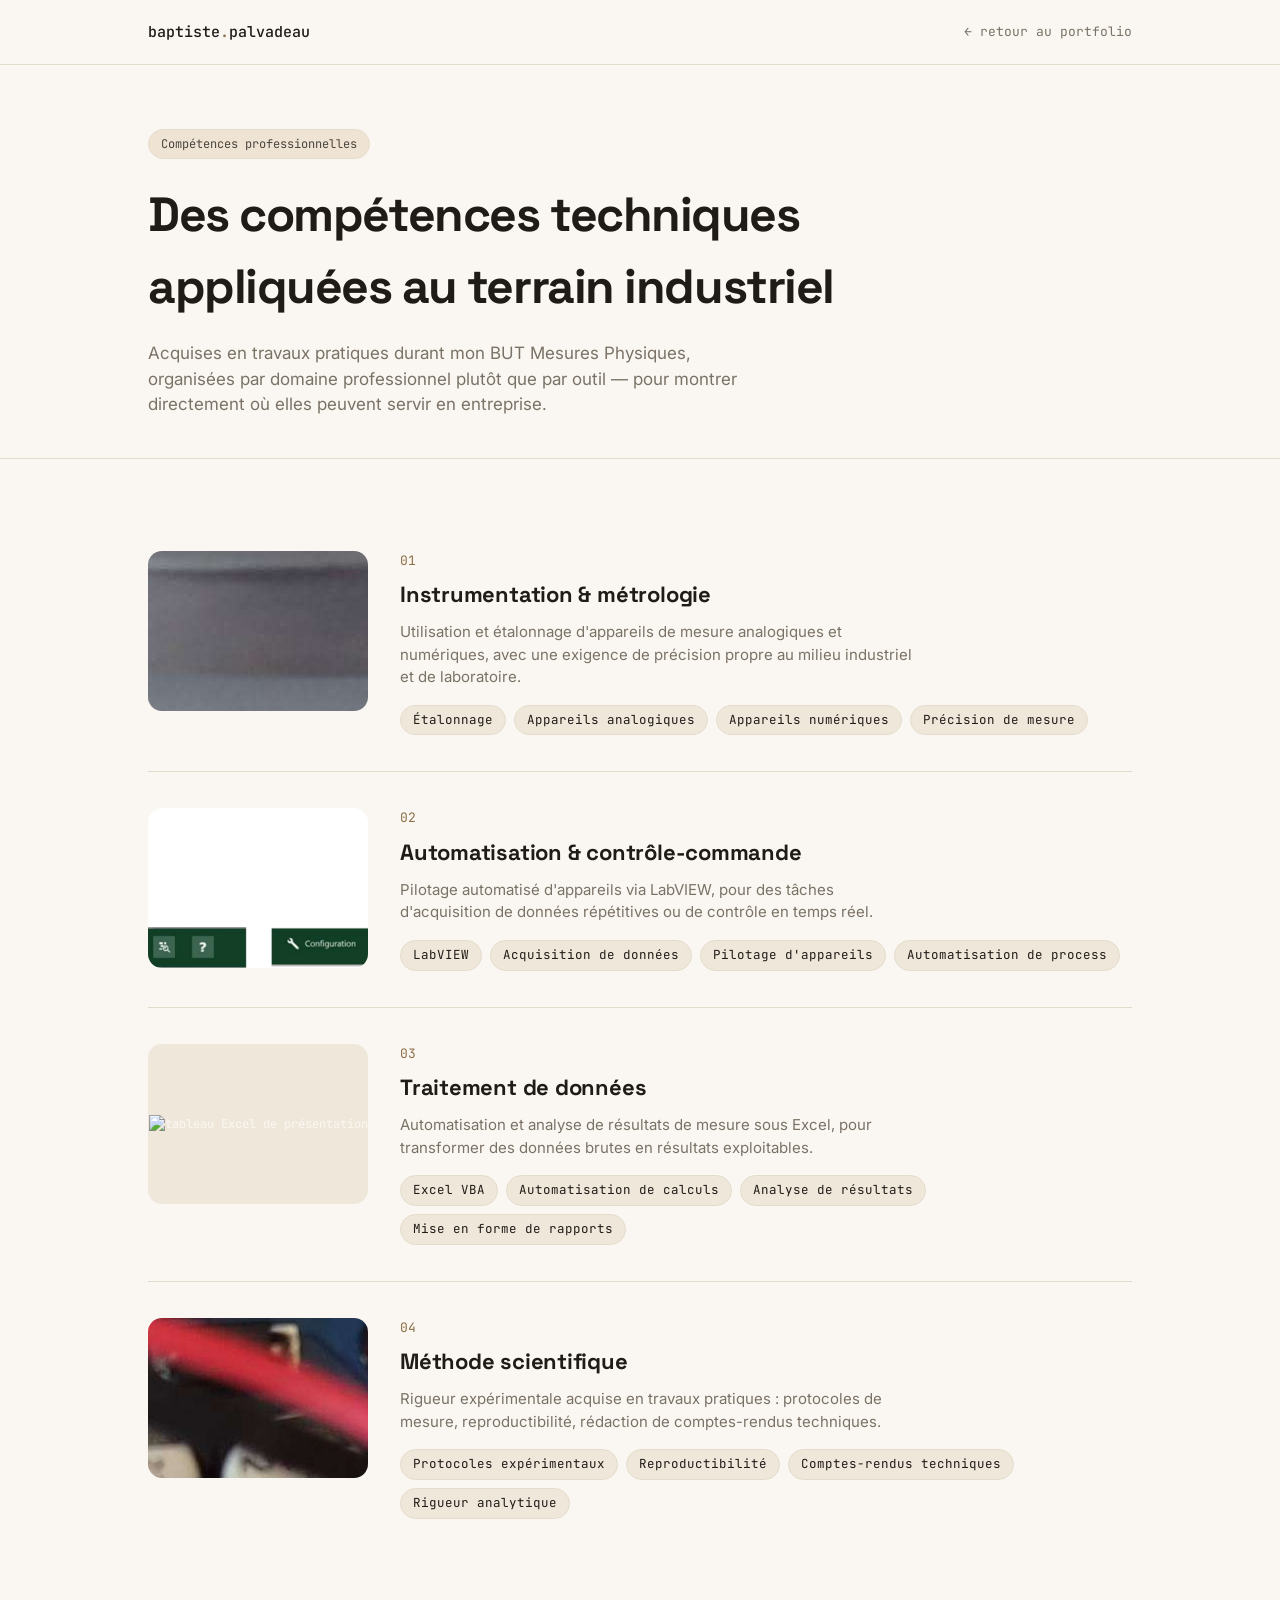
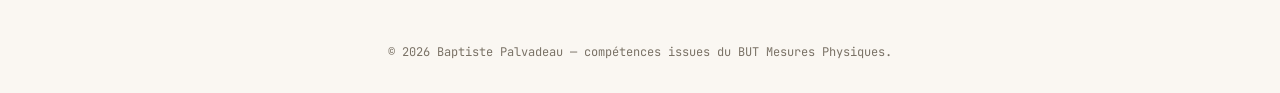
==== hardskills.html @ dd274d03 "Update hardskills.html" ====
<!DOCTYPE html>
<html lang="fr">
<head>
<meta charset="UTF-8">
<meta name="viewport" content="width=device-width, initial-scale=1.0">
<title>Compétences professionnelles — Baptiste Palvadeau</title>
<link rel="preconnect" href="https://fonts.googleapis.com">
<link href="https://fonts.googleapis.com/css2?family=Space+Grotesk:wght@400;500;600;700&family=Inter:wght@400;500;600&family=JetBrains+Mono:wght@400;500&display=swap" rel="stylesheet">
<style>
  :root {
    --bg: #FAF7F2;
    --bg-alt: #EFE7DA;
    --ink: #1F1B16;
    --ink-soft: #7A7266;
    --violet: #8B6F47;
    --violet-soft: #EFE4D3;
    --mint: #4A453D;
    --coral: #C9A876;
    --line: #E4DCCB;
    --radius: 14px;
    --mono: 'JetBrains Mono', monospace;
    --display: 'Space Grotesk', sans-serif;
    --body: 'Inter', sans-serif;
  }

  * { box-sizing: border-box; margin: 0; padding: 0; }
  html { scroll-behavior: smooth; }
  @media (prefers-reduced-motion: reduce) {
    html { scroll-behavior: auto; }
    * { animation-duration: 0.01ms !important; transition-duration: 0.01ms !important; }
  }

  body {
    background: var(--bg);
    color: var(--ink);
    font-family: var(--body);
    line-height: 1.5;
  }

  a { color: inherit; }
  ::selection { background: var(--violet); color: white; }

  .wrap { max-width: 1040px; margin: 0 auto; padding: 0 28px; }

  nav {
    position: sticky; top: 0; z-index: 50;
    backdrop-filter: blur(10px);
    background: rgba(250,247,242,0.85);
    border-bottom: 1px solid var(--line);
  }
  nav .wrap { display: flex; align-items: center; justify-content: space-between; height: 64px; }
  .logo { font-family: var(--mono); font-weight: 500; font-size: 15px; }
  .logo span { color: var(--violet); }
  .back-link {
    font-family: var(--mono); font-size: 13px; text-decoration: none;
    color: var(--ink-soft); display: flex; align-items: center; gap: 6px;
    transition: color .15s;
  }
  .back-link:hover { color: var(--violet); }

  .page-hero { padding: 64px 0 40px; border-bottom: 1px solid var(--line); }
  .eyebrow {
    display: inline-flex; align-items: center; gap: 8px;
    font-family: var(--mono); font-size: 12px; color: var(--mint);
    background: var(--violet-soft); border: 1px solid var(--line);
    padding: 5px 12px; border-radius: 100px; margin-bottom: 20px;
  }
  h1 {
    font-family: var(--display); font-weight: 700;
    font-size: clamp(2rem, 4.5vw, 3rem);
    letter-spacing: -0.03em; max-width: 700px;
  }
  .page-hero p {
    margin-top: 18px; font-size: 17px; color: var(--ink-soft); max-width: 600px;
  }

  .domains { padding: 56px 0; }
  .domain-card {
    display: grid;
    grid-template-columns: 220px 1fr;
    gap: 32px;
    padding: 36px 0;
    border-bottom: 1px solid var(--line);
  }
  .domain-card:last-child { border-bottom: none; }

  .domain-visual {
    border-radius: var(--radius);
    height: 160px;
    overflow: hidden;
    display: flex; align-items: center; justify-content: center;
    text-align: center;
    font-family: var(--mono); font-size: 12px; color: var(--bg);
    background: var(--bg-alt);
}
}
.domain-visual img {
    display: block;
    width: 100%;
    height: 100%;
    object-fit: contain;
}

  .domain-num { font-family: var(--mono); font-size: 13px; color: var(--violet); margin-bottom: 8px; display: block; }
  .domain-card h2 { font-family: var(--display); font-size: 22px; margin-bottom: 10px; letter-spacing: -0.01em; }
  .domain-card > div:last-child p.domain-desc { color: var(--ink-soft); font-size: 15px; margin-bottom: 16px; max-width: 520px; }

  .skill-list { display: flex; flex-wrap: wrap; gap: 8px; }
  .skill-list span {
    font-family: var(--mono); font-size: 12.5px; color: var(--ink);
    background: var(--bg-alt); border: 1px solid var(--line);
    padding: 5px 12px; border-radius: 100px;
  }

  @media (max-width: 720px) {
    .domain-card { grid-template-columns: 1fr; }
    .domain-visual { height: 120px; }
  }

  footer { padding: 32px 0; text-align: center; font-family: var(--mono); font-size: 12px; color: var(--ink-soft); }
</style>
</head>
<body>

<nav>
  <div class="wrap">
    <div class="logo">baptiste<span>.</span>palvadeau</div>
    <a class="back-link" href="index.html">← retour au portfolio</a>
  </div>
</nav>

<header class="page-hero">
  <div class="wrap">
    <div class="eyebrow">Compétences professionnelles</div>
    <h1>Des compétences techniques appliquées au terrain industriel</h1>
    <p>Acquises en travaux pratiques durant mon BUT Mesures Physiques, organisées par domaine professionnel plutôt que par outil — pour montrer directement où elles peuvent servir en entreprise.</p>
  </div>
</header>

<section class="domains">
  <div class="wrap">

    <div class="domain-card">
      <div class="domain-visual">
        <img src="images/balance.jpg" alt="image de balance en cours d'étalonnage">
      </div>
      <div>
        <span class="domain-num">01</span>
        <h2>Instrumentation & métrologie</h2>
        <p class="domain-desc">Utilisation et étalonnage d'appareils de mesure analogiques et numériques, avec une exigence de précision propre au milieu industriel et de laboratoire.</p>
        <div class="skill-list">
          <span>Étalonnage</span>
          <span>Appareils analogiques</span>
          <span>Appareils numériques</span>
          <span>Précision de mesure</span>
        </div>
      </div>
    </div>

    <div class="domain-card">
      <div class="domain-visual">
        <img src="images/Instrum.png" alt="exemple d'échanges AN/NUM">
      </div>
      <div>
        <span class="domain-num">02</span>
        <h2>Automatisation & contrôle-commande</h2>
        <p class="domain-desc">Pilotage automatisé d'appareils via LabVIEW, pour des tâches d'acquisition de données répétitives ou de contrôle en temps réel.</p>
        <div class="skill-list">
          <span>LabVIEW</span>
          <span>Acquisition de données</span>
          <span>Pilotage d'appareils</span>
          <span>Automatisation de process</span>
        </div>
      </div>
    </div>

    <div class="domain-card">
      <div class="domain-visual">
        <img src="" alt="tableau Excel de présentation">
      </div>
      <div>
        <span class="domain-num">03</span>
        <h2>Traitement de données</h2>
        <p class="domain-desc">Automatisation et analyse de résultats de mesure sous Excel, pour transformer des données brutes en résultats exploitables.</p>
        <div class="skill-list">
          <span>Excel VBA</span>
          <span>Automatisation de calculs</span>
          <span>Analyse de résultats</span>
          <span>Mise en forme de rapports</span>
        </div>
      </div>
    </div>

    <div class="domain-card">
      <div class="domain-visual">
        <img src="images/projetS.jpg" alt="photo d'un projet de présentation">
      </div>
      <div>
        <span class="domain-num">04</span>
        <h2>Méthode scientifique</h2>
        <p class="domain-desc">Rigueur expérimentale acquise en travaux pratiques : protocoles de mesure, reproductibilité, rédaction de comptes-rendus techniques.</p>
        <div class="skill-list">
          <span>Protocoles expérimentaux</span>
          <span>Reproductibilité</span>
          <span>Comptes-rendus techniques</span>
          <span>Rigueur analytique</span>
        </div>
      </div>
    </div>

  </div>
</section>

<footer>© 2026 Baptiste Palvadeau — compétences issues du BUT Mesures Physiques.</footer>

</body>
</html>
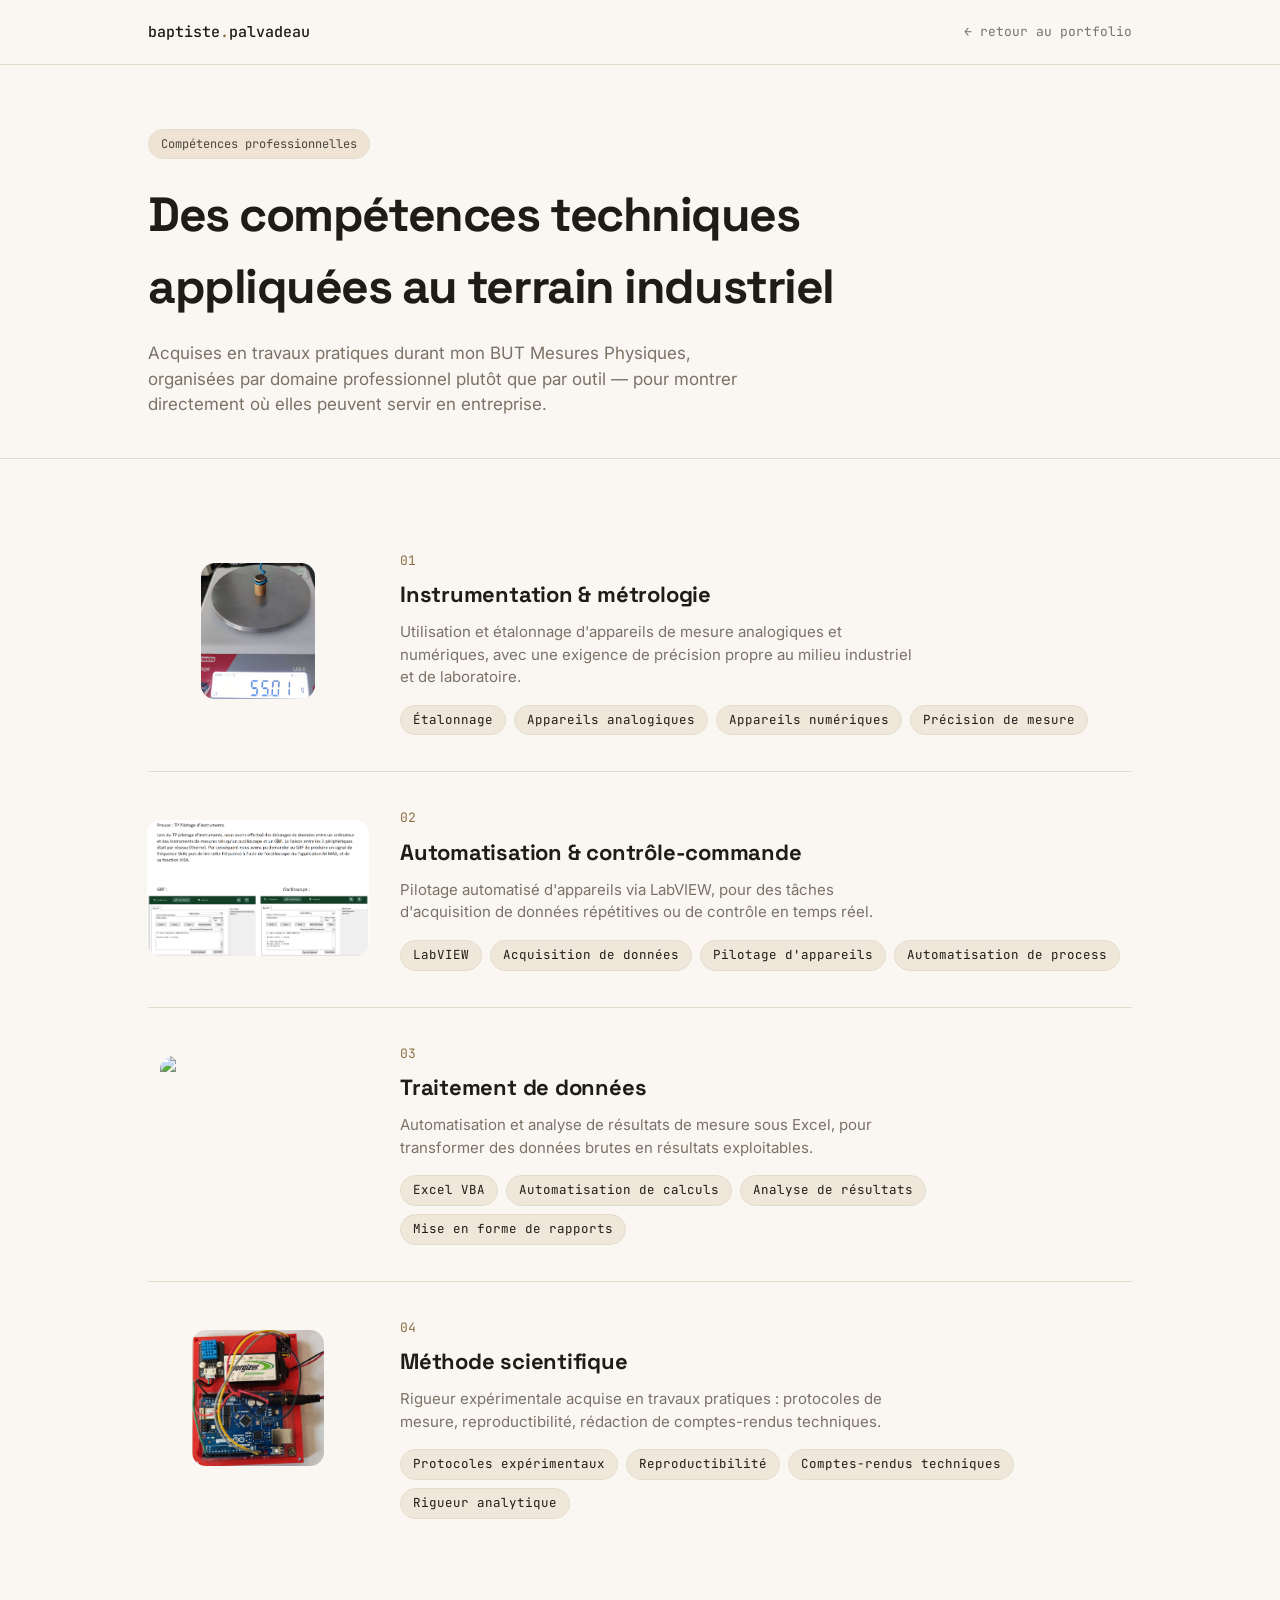
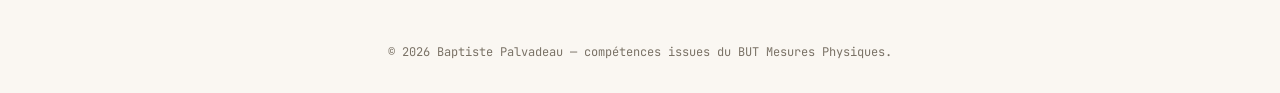
==== commit 2feb97b9: "Update hardskills.html Updated styles for domain visual elements, including padding and image proper" ====
--- a/hardskills.html
+++ b/hardskills.html
@@ -84,22 +84,15 @@
   }
   .domain-card:last-child { border-bottom: none; }
 
-  .domain-visual {
+ .domain-visual {
     border-radius: var(--radius);
     height: 160px;
-    overflow: hidden;
     display: flex; align-items: center; justify-content: center;
     text-align: center;
     font-family: var(--mono); font-size: 12px; color: var(--bg);
-    background: var(--bg-alt);
+    padding: 12px;
 }
-}
-.domain-visual img {
-    display: block;
-    width: 100%;
-    height: 100%;
-    object-fit: contain;
-}
+.domain-visual img { width: auto; height: 100%; object-fit: cover; border-radius: var(--radius); }
 
   .domain-num { font-family: var(--mono); font-size: 13px; color: var(--violet); margin-bottom: 8px; display: block; }
   .domain-card h2 { font-family: var(--display); font-size: 22px; margin-bottom: 10px; letter-spacing: -0.01em; }
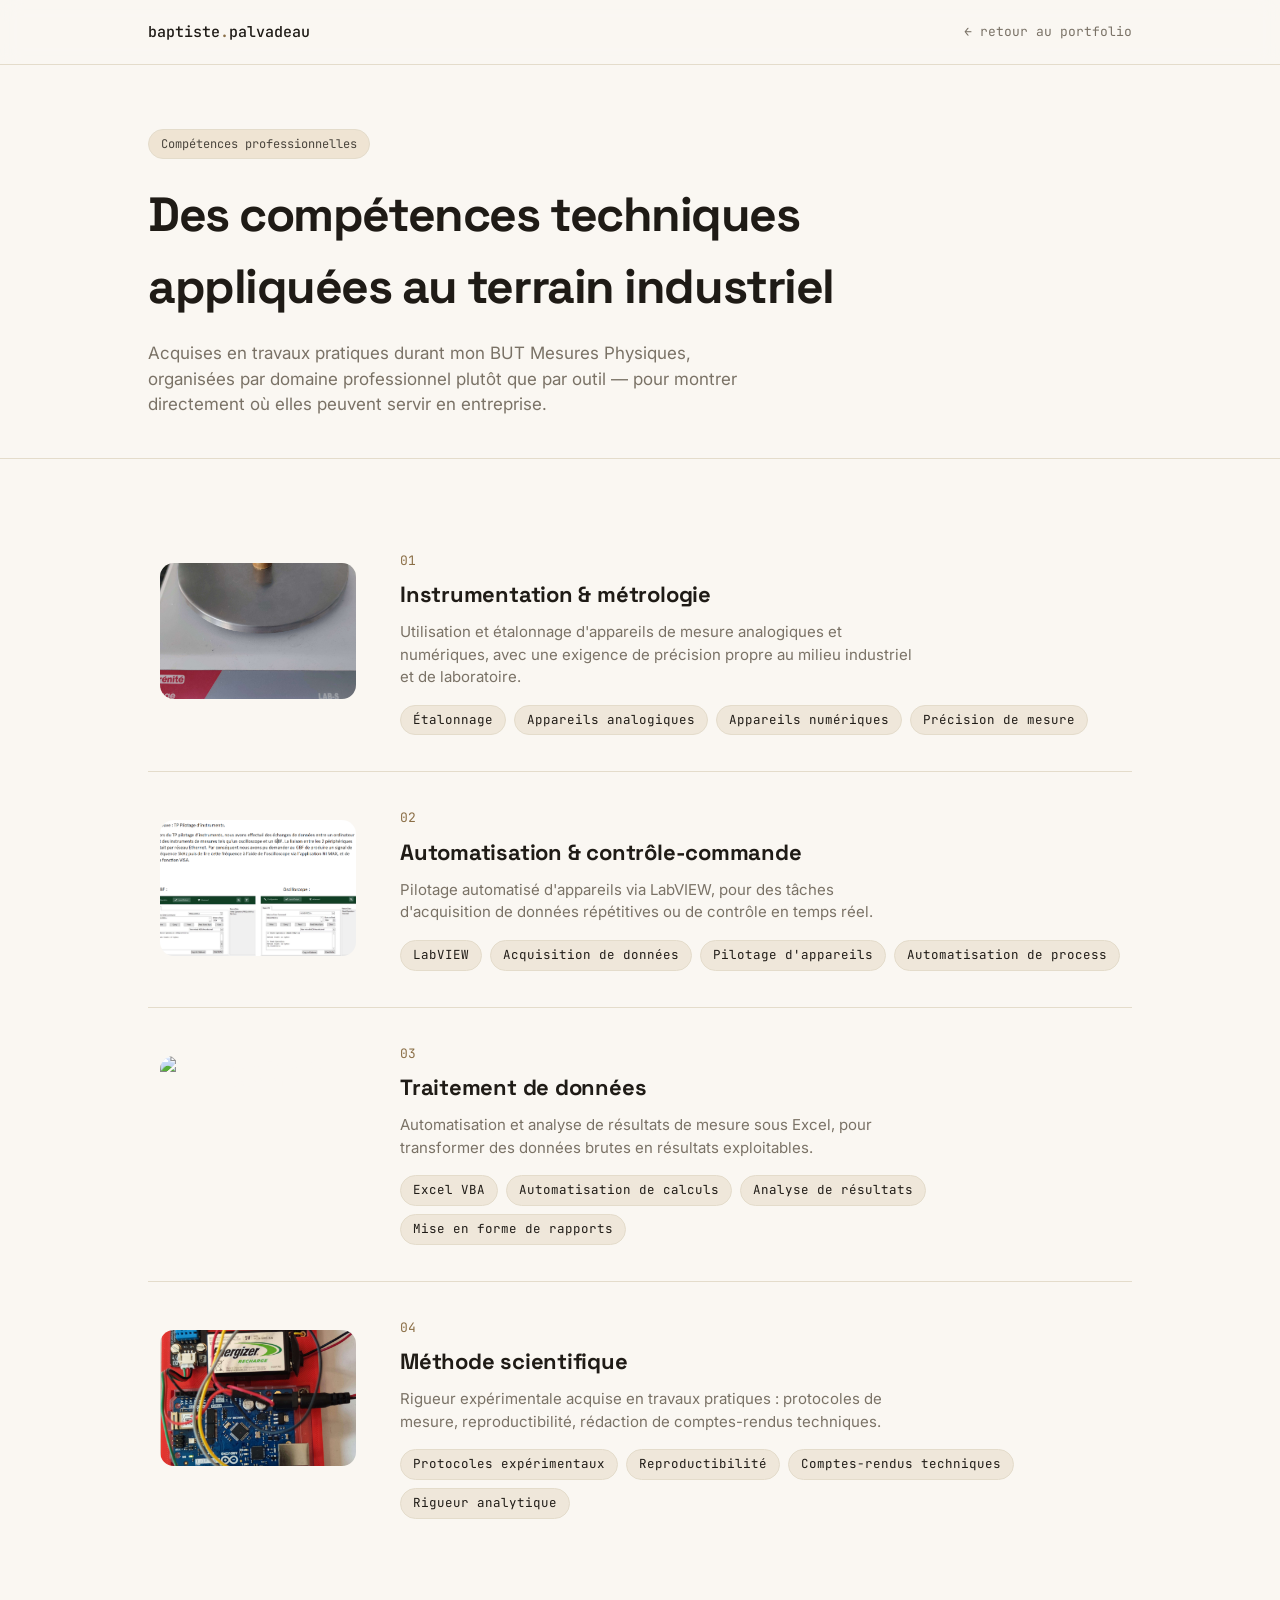
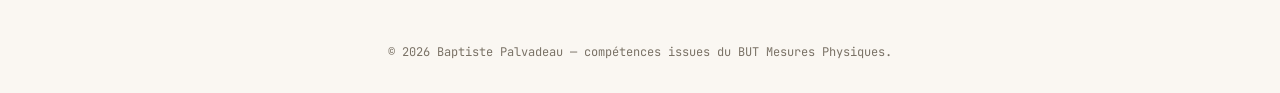
==== commit 2473333f: "Update hardskills.html" ====
--- a/hardskills.html
+++ b/hardskills.html
@@ -92,7 +92,7 @@
     font-family: var(--mono); font-size: 12px; color: var(--bg);
     padding: 12px;
 }
-.domain-visual img { width: auto; height: 100%; object-fit: cover; border-radius: var(--radius); }
+.domain-visual img { width: 100%; height: 100%; object-fit: cover; border-radius: var(--radius); }
 
   .domain-num { font-family: var(--mono); font-size: 13px; color: var(--violet); margin-bottom: 8px; display: block; }
   .domain-card h2 { font-family: var(--display); font-size: 22px; margin-bottom: 10px; letter-spacing: -0.01em; }
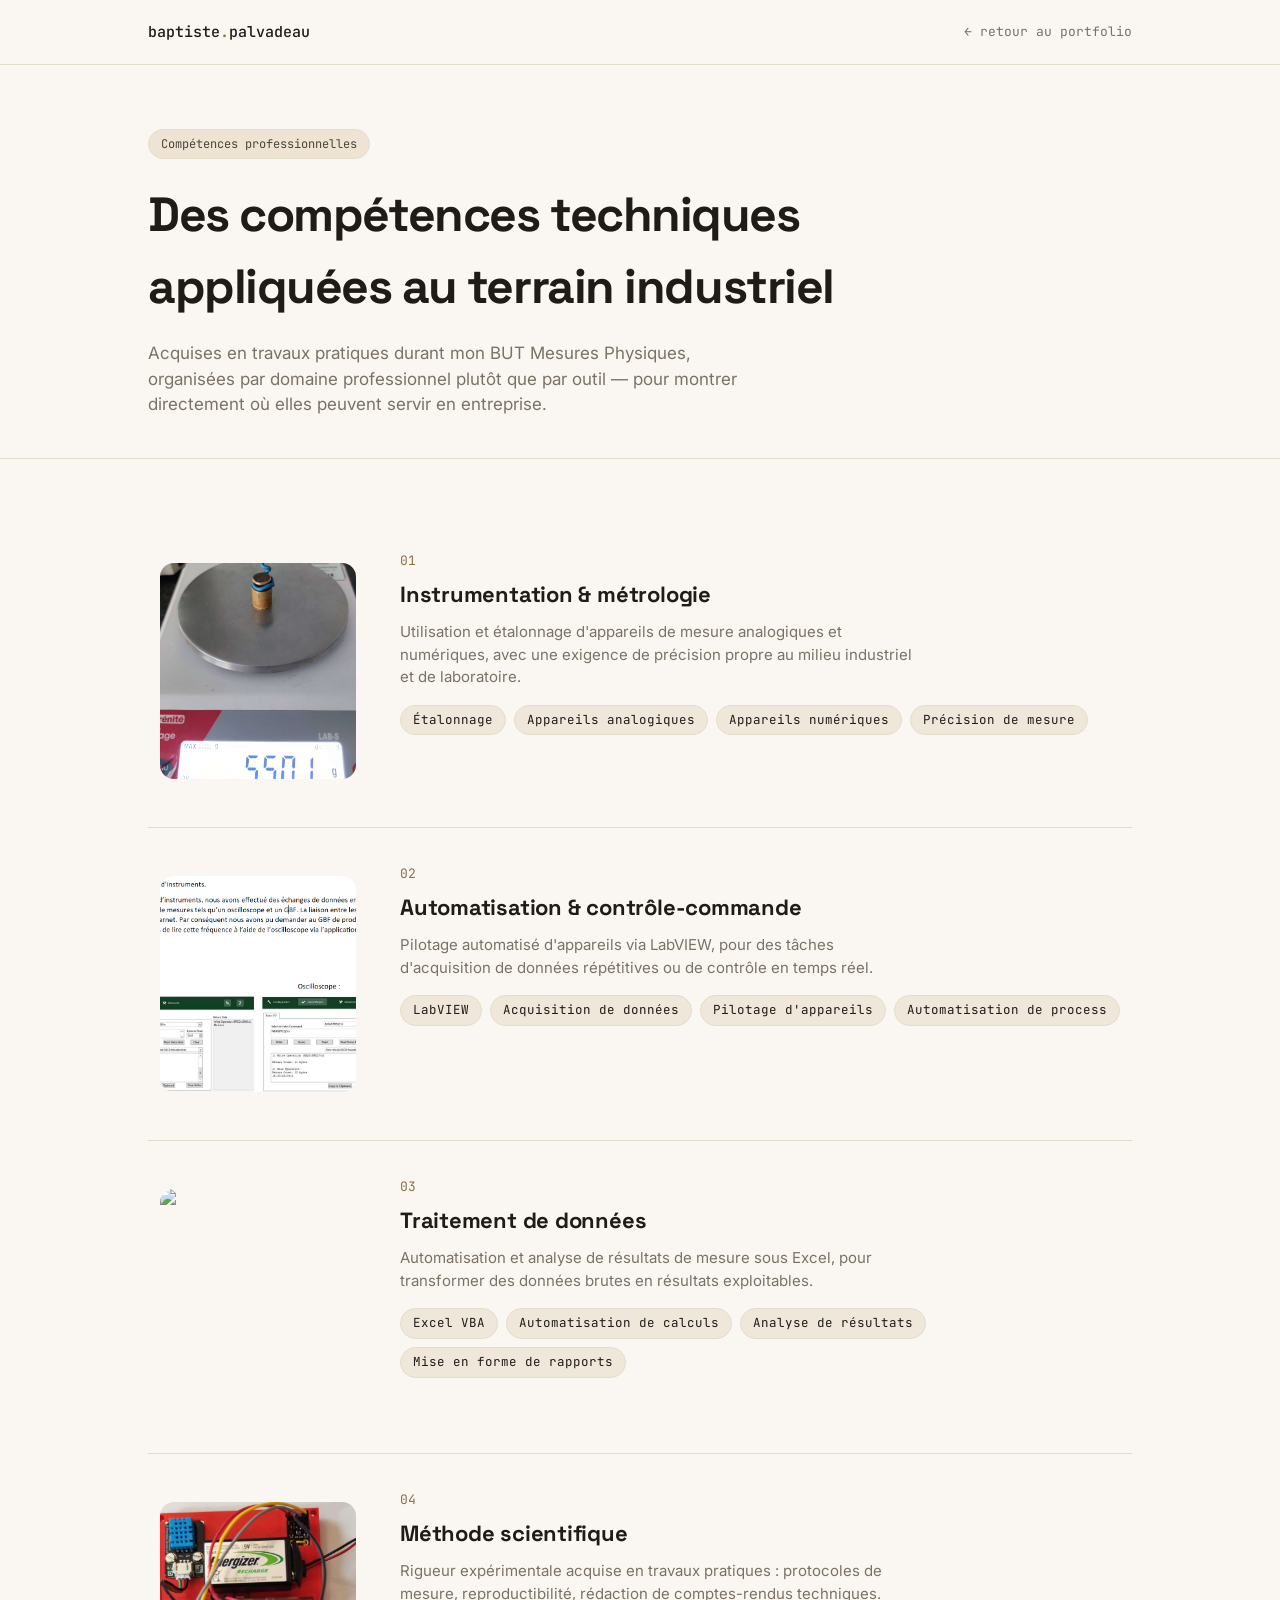
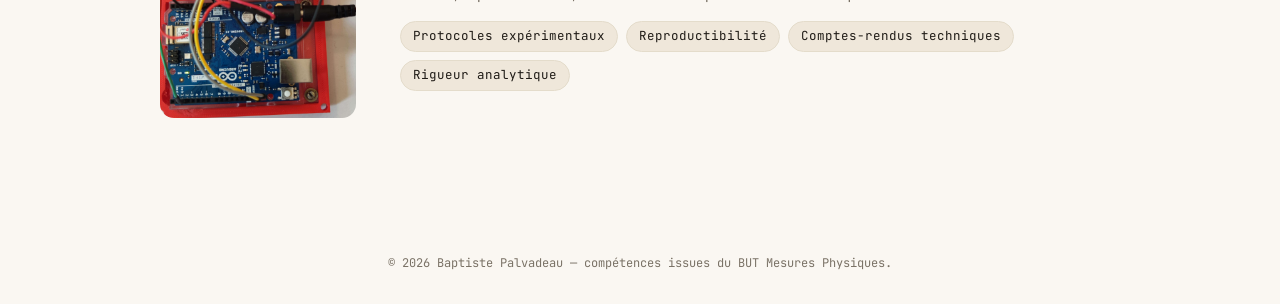
==== commit 4df7d428: "Update hardskills.html" ====
--- a/hardskills.html
+++ b/hardskills.html
@@ -86,7 +86,7 @@
 
  .domain-visual {
     border-radius: var(--radius);
-    height: 160px;
+    height: 240px;
     display: flex; align-items: center; justify-content: center;
     text-align: center;
     font-family: var(--mono); font-size: 12px; color: var(--bg);
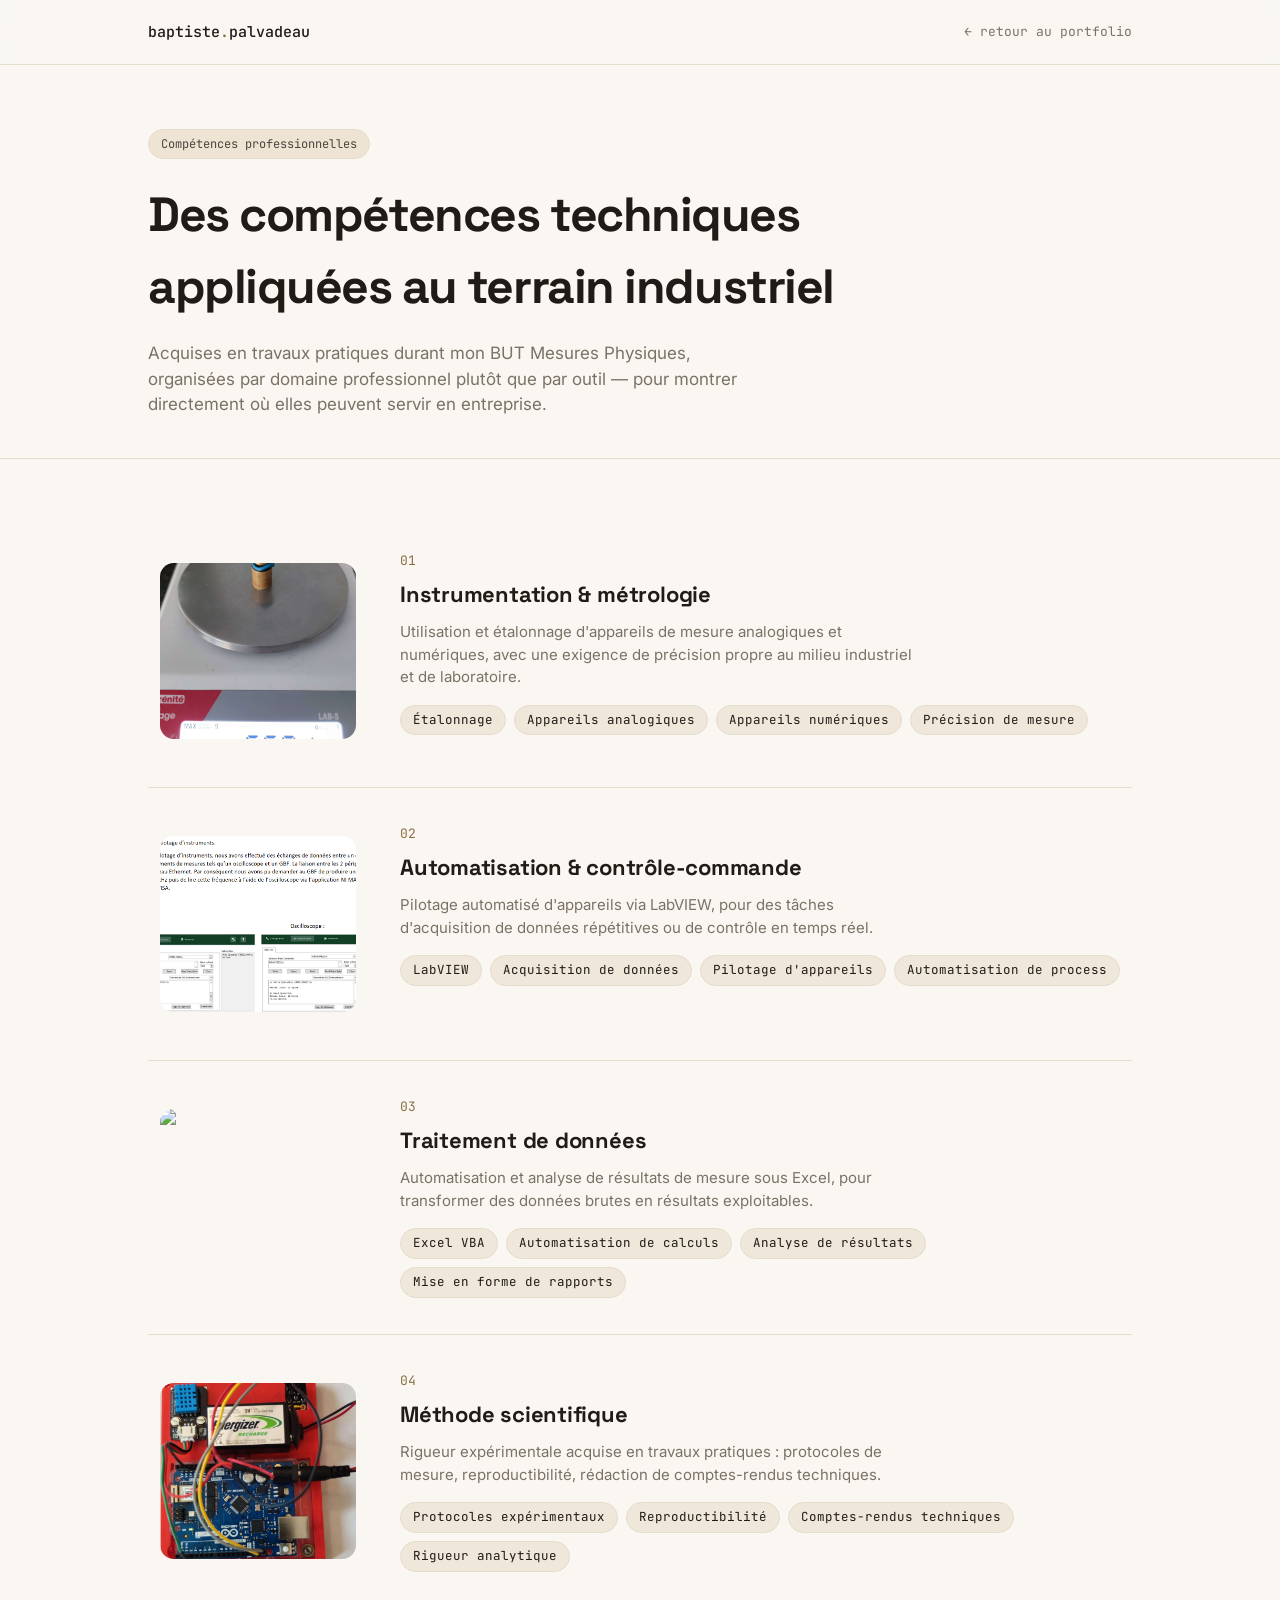
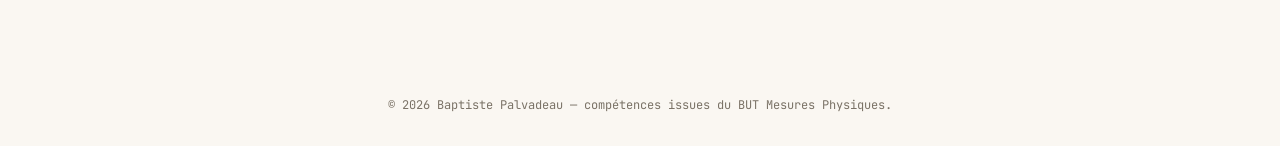
==== commit 7ae08af2: "Update hardskills.html" ====
--- a/hardskills.html
+++ b/hardskills.html
@@ -86,7 +86,7 @@
 
  .domain-visual {
     border-radius: var(--radius);
-    height: 240px;
+    height: 200px;
     display: flex; align-items: center; justify-content: center;
     text-align: center;
     font-family: var(--mono); font-size: 12px; color: var(--bg);
